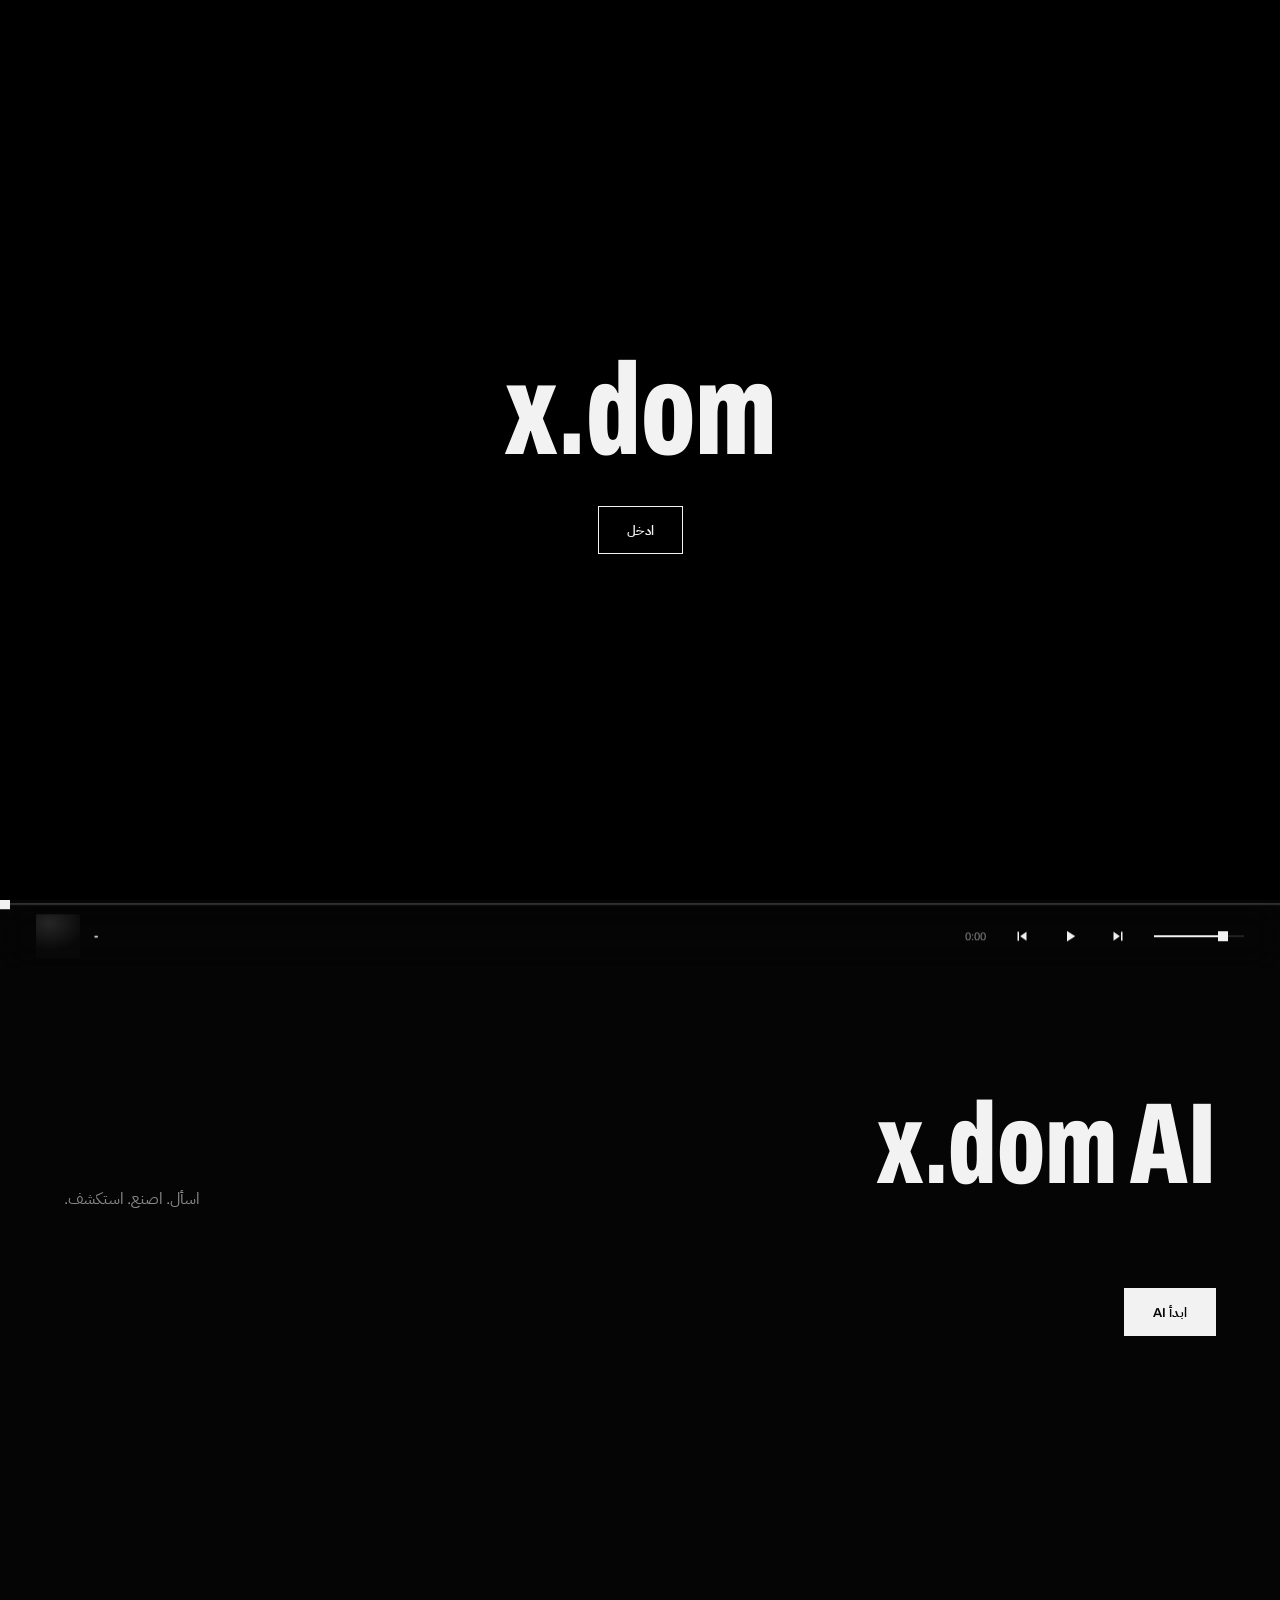
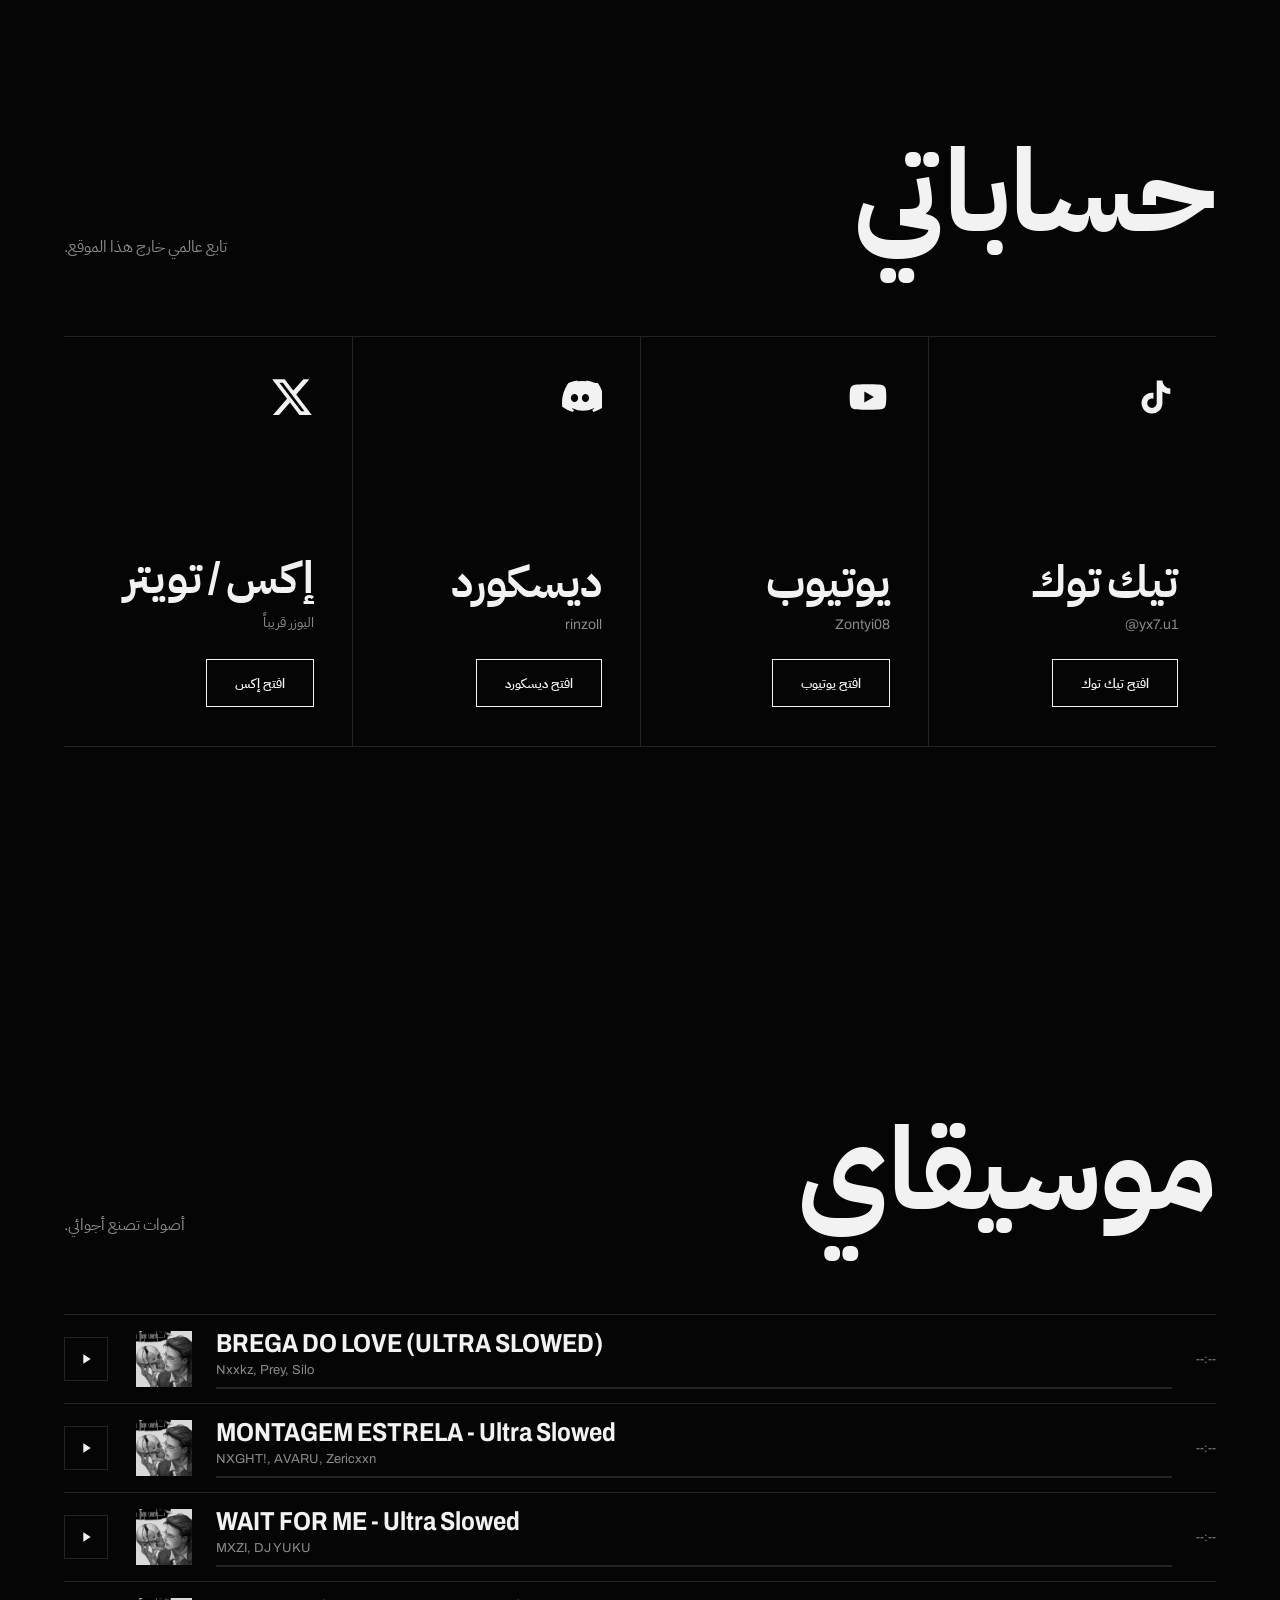
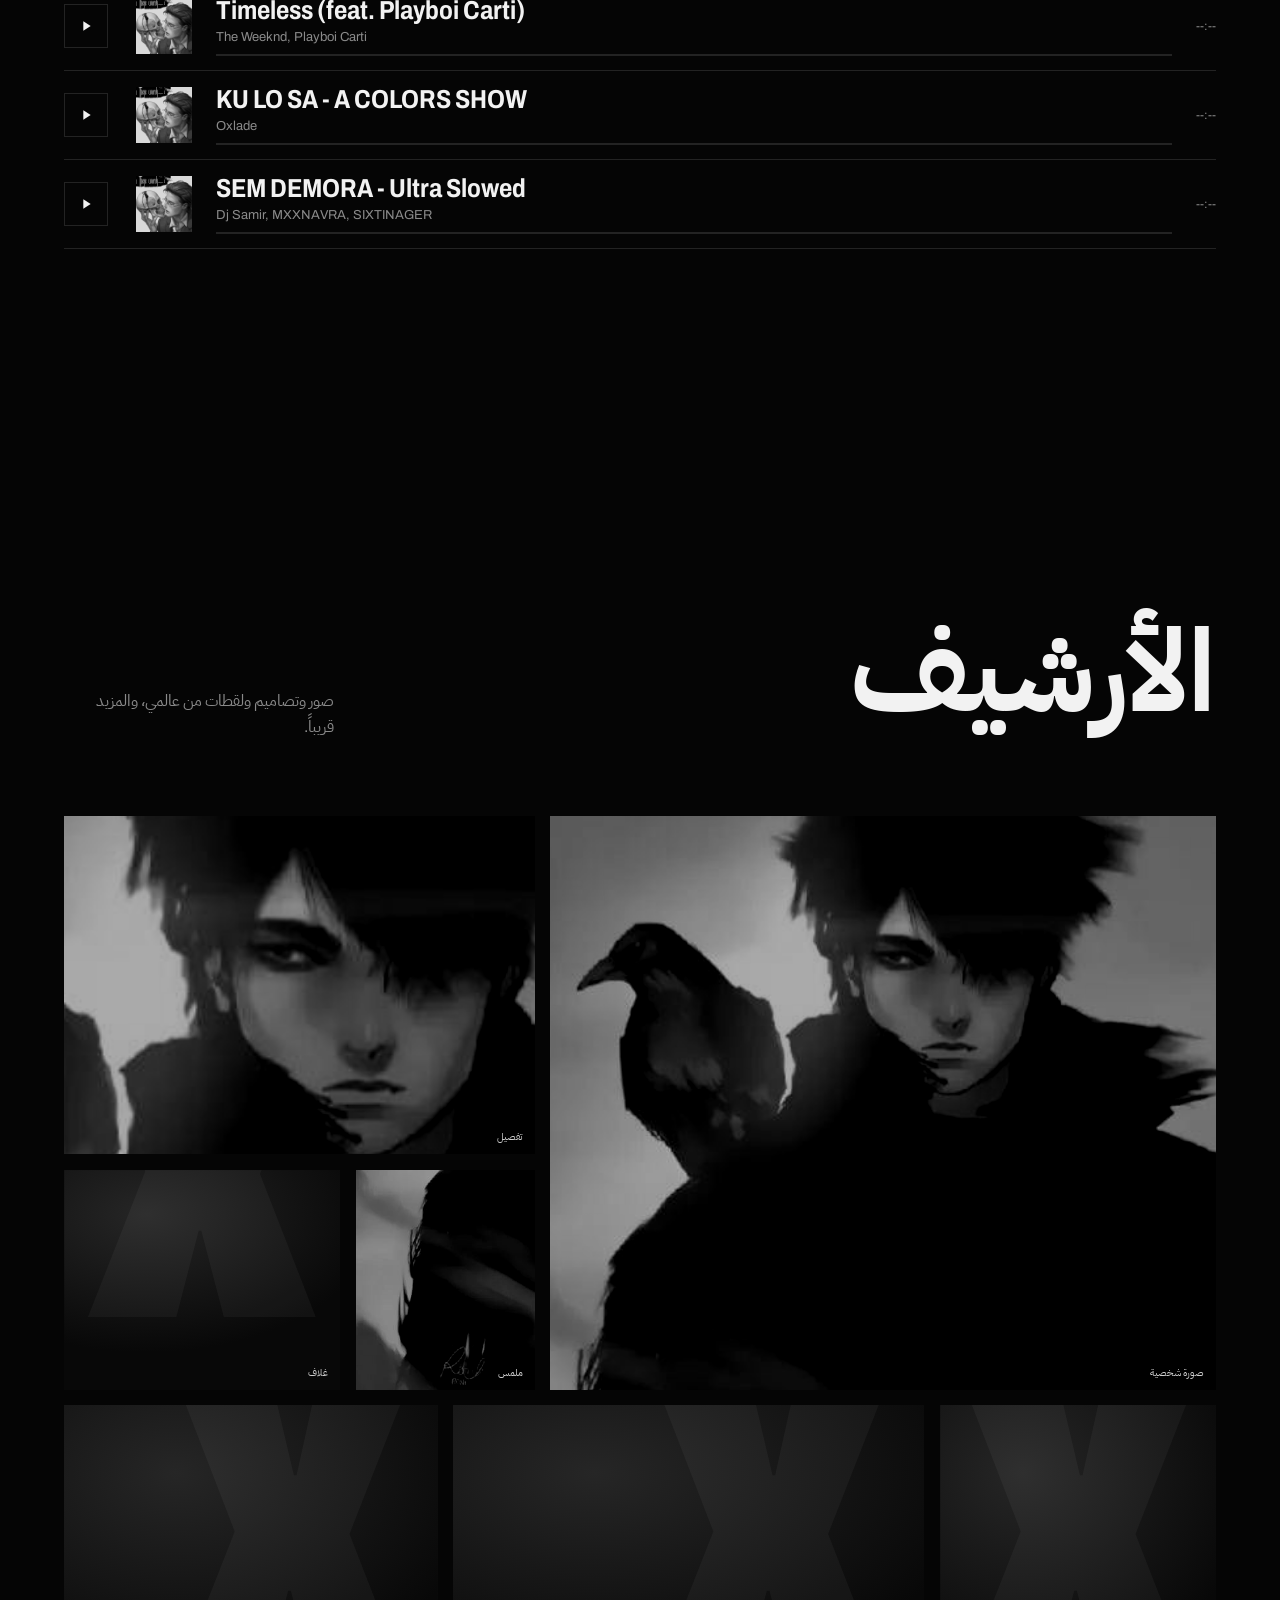
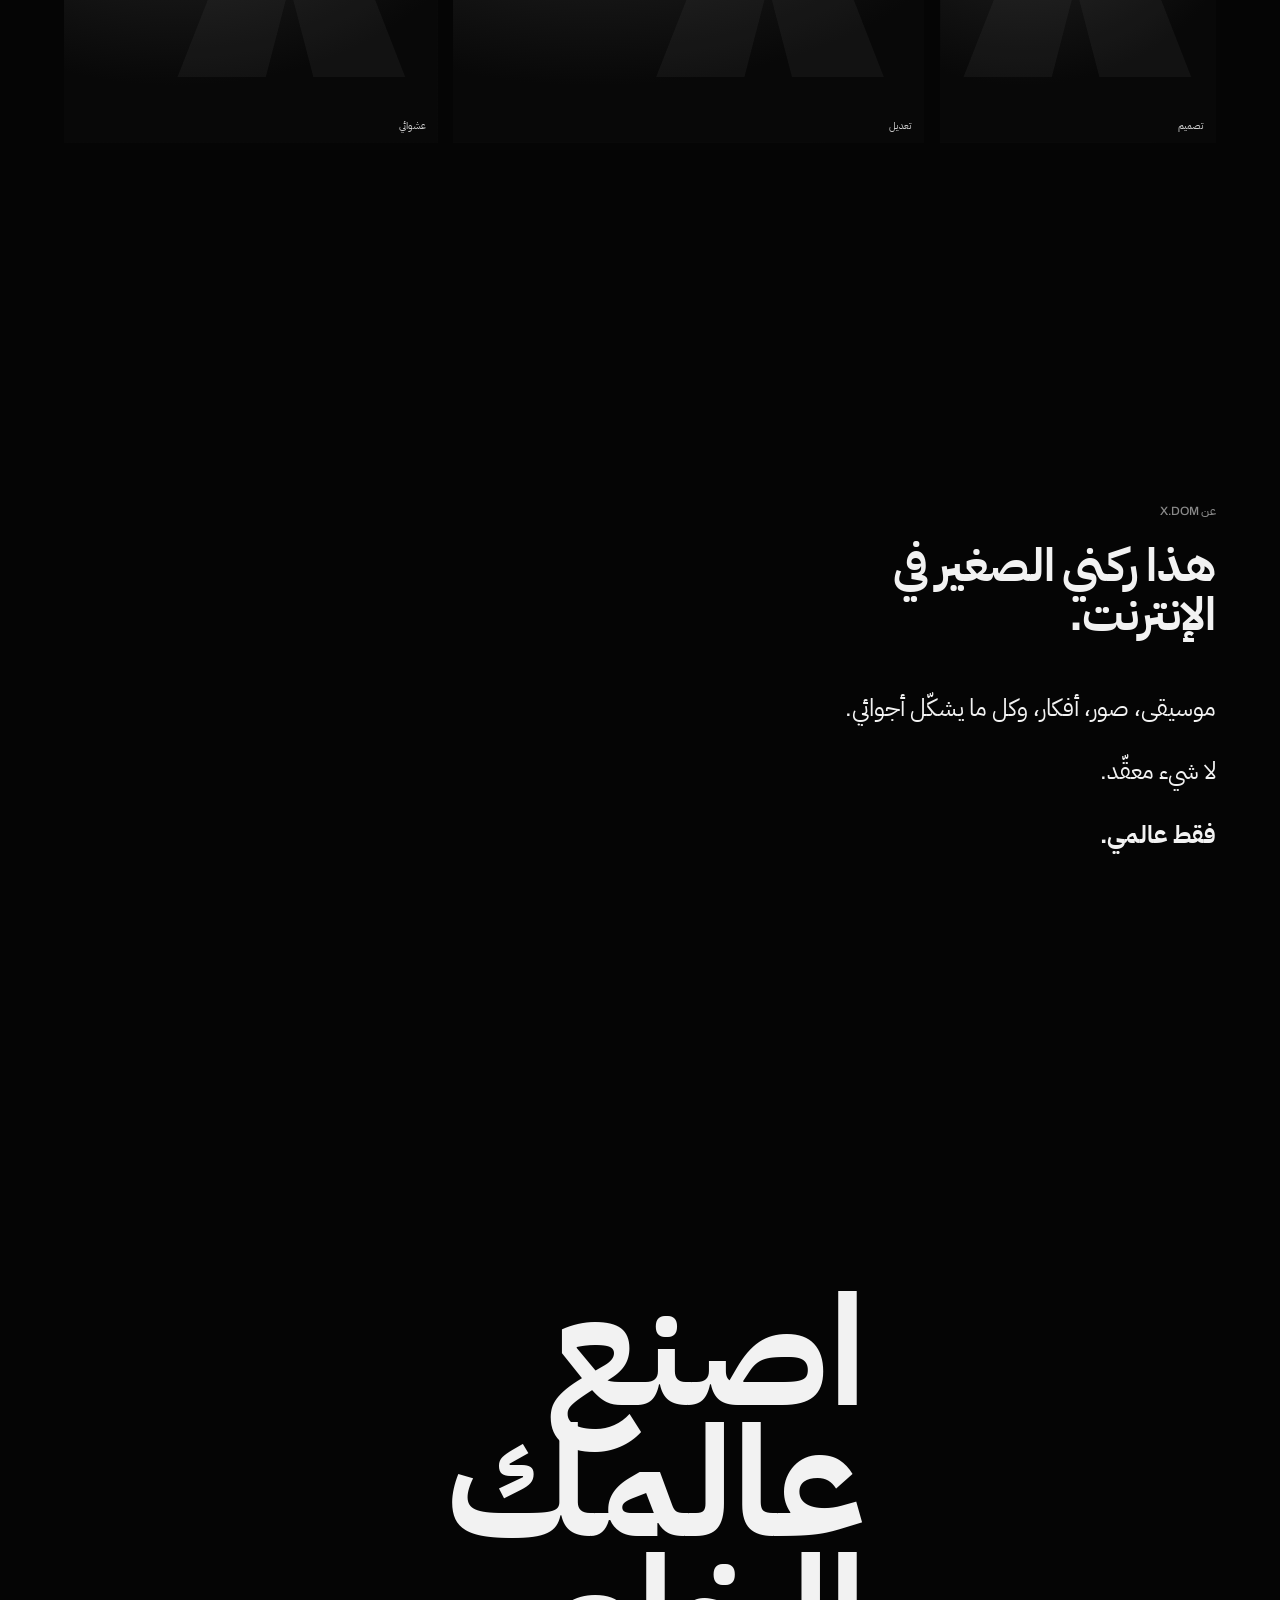
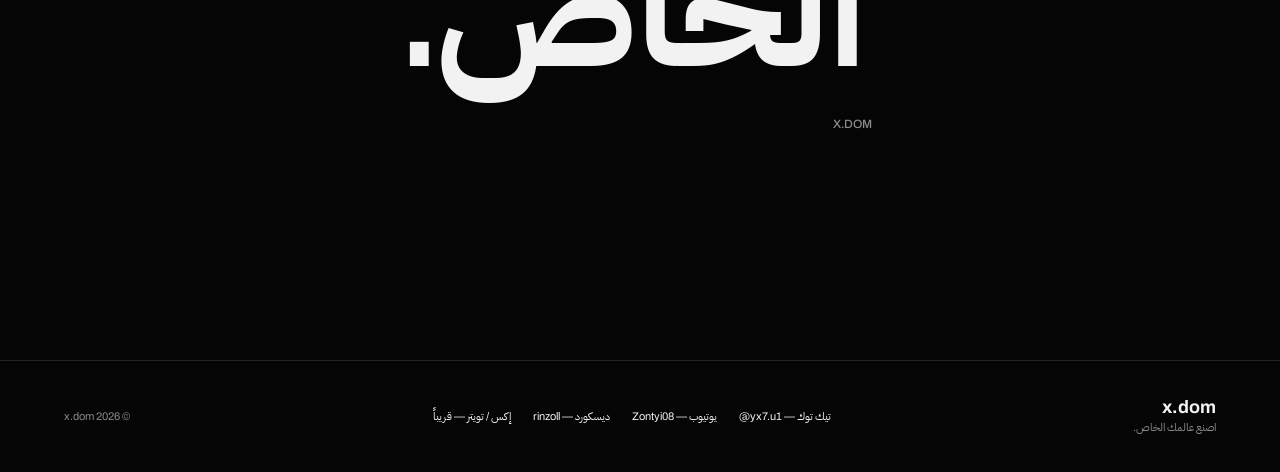
==== public/index.html.html @ f4265e0d "Add files via upload" ====
<!DOCTYPE html>
<html lang="ar" dir="rtl">
<head>
<meta charset="utf-8">
<meta name="viewport" content="width=device-width, initial-scale=1, viewport-fit=cover">
<title>x.dom</title>
<meta name="description" content="x.dom - عالمي الشخصي: موسيقى، صور، وأفكار.">
<meta property="og:title" content="x.dom">
<meta property="og:description" content="Enter my world.">
<meta property="og:type" content="website">
<meta name="theme-color" content="#050505">
<link rel="icon" href="data:image/svg+xml,%3Csvg xmlns='http://www.w3.org/2000/svg' viewBox='0 0 64 64'%3E%3Crect width='64' height='64' fill='%23050505'/%3E%3Cpath d='M16 16l32 32M48 16L16 48' stroke='%23fff' stroke-width='6'/%3E%3C/svg%3E">
<link rel="preconnect" href="https://fonts.googleapis.com">
<link rel="preconnect" href="https://fonts.gstatic.com" crossorigin>
<link href="https://fonts.googleapis.com/css2?family=Archivo:wdth,wght@62..125,200..900&family=IBM+Plex+Sans+Arabic:wght@300;400;500;600;700&display=swap" rel="stylesheet">
<style>
:root{--bg:#050505;--fg:#f2f2f2;--mid:#8a8a8a;--line:rgba(255,255,255,.12);--card:#0d0d0d;--nav:rgba(5,5,5,.6);
box-sizing:border-box;padding-top:env(safe-area-inset-top,0px);padding-bottom:env(safe-area-inset-bottom,0px)}
:root[data-theme="light"]{--bg:#f4f4f4;--fg:#0a0a0a;--mid:#707070;--line:rgba(0,0,0,.14);--card:#e6e6e6;--nav:rgba(244,244,244,.65)}
@media (prefers-color-scheme:dark){:root:not([data-theme="light"]){--bg:#050505}}
*,*::before,*::after{box-sizing:inherit}
html{scroll-behavior:smooth;scroll-padding-top:calc(60px + env(safe-area-inset-top,0px));-webkit-text-size-adjust:100%}
body{margin:0;background:var(--bg);color:var(--fg);font-family:'Archivo','IBM Plex Sans Arabic','Segoe UI',Tahoma,sans-serif;font-stretch:100%;overflow-x:hidden;transition:background .4s,color .4s}
a{color:inherit;text-decoration:none}
img,svg{max-width:100%}
.wrap{max-width:1400px;margin:0 auto;padding:0 clamp(20px,5vw,72px)}
.lbl{font-size:11px;letter-spacing:.28em;text-transform:uppercase;color:var(--mid);font-weight:500}
h1,h2,h3{margin:0;font-weight:800;font-stretch:75%;line-height:.92;letter-spacing:-.02em;text-transform:uppercase}
h2{font-size:clamp(44px,9vw,128px)}
section{position:relative;padding:clamp(80px,14vw,200px) 0}
/* atmosphere */
.grain{position:fixed;inset:0;z-index:90;pointer-events:none;opacity:.07;mix-blend-mode:overlay;background-image:url("data:image/svg+xml,%3Csvg xmlns='http://www.w3.org/2000/svg' width='200' height='200'%3E%3Cfilter id='n'%3E%3CfeTurbulence type='fractalNoise' baseFrequency='.85' numOctaves='2'/%3E%3C/filter%3E%3Crect width='200' height='200' filter='url(%23n)'/%3E%3C/svg%3E")}
#fog{position:fixed;inset:0;z-index:0;pointer-events:none;width:100%;height:100%;opacity:.5}
main,footer{position:relative;z-index:1}
/* image slots: set IMG in script, otherwise a quiet placeholder shows */
.slot{position:absolute;inset:0;background:radial-gradient(120% 90% at 30% 20%,#262626,#080808 70%);background-size:cover;background-position:center;overflow:hidden}
.slot.has{filter:grayscale(1) contrast(1.1) brightness(.85)}
.slot:not(.has)::after{content:"x";position:absolute;right:8%;bottom:-6%;font-size:min(46vw,520px);font-weight:900;font-stretch:62%;line-height:1;color:rgba(255,255,255,.04)}

/* bg + gate + egg */
#bgw{position:fixed;top:-6%;bottom:-6%;left:0;right:0;z-index:0;will-change:transform;pointer-events:none}
#bg{position:absolute;inset:0;background-repeat:no-repeat;background-size:cover;background-position:56% 10%;opacity:0;transform:scale(1.08);transition:opacity 3.4s ease,transform 7s cubic-bezier(.2,.7,.2,1)}
body.entered #bg{opacity:1;transform:none}
@media(min-aspect-ratio:1/1){#bg{background-size:auto 100%;background-position:10% 50%;-webkit-mask-image:linear-gradient(270deg,transparent 14%,#000 56%);mask-image:linear-gradient(270deg,transparent 14%,#000 56%)}}
#veil{position:fixed;inset:0;z-index:0;pointer-events:none;background:linear-gradient(0deg,rgba(5,5,5,.9),transparent 55%),linear-gradient(180deg,rgba(5,5,5,.5),transparent 25%);transition:opacity 1.2s}
#dim{position:fixed;inset:0;z-index:0;pointer-events:none;background:#050505;opacity:.12;transition:opacity 1.2s}
#gate{position:fixed;inset:0;z-index:200;background:#000;display:grid;place-content:center;justify-items:center;gap:30px;transition:opacity 1.1s,visibility 1.1s}
#gate.gone{opacity:0;visibility:hidden;pointer-events:none}
.in #gate{display:none}
#gate b{font-size:clamp(54px,14vw,130px);font-weight:800;font-stretch:62%;letter-spacing:-.03em;line-height:1;color:#f2f2f2;animation:fade 2s .2s both}
#gate .btn{color:#f2f2f2;border-color:#f2f2f2;animation:fade 2s 1.2s both}
#gate .btn:hover{background:#f2f2f2;color:#000}
body:not(.entered){overflow:hidden}
#egg{position:fixed;inset:0;z-index:120;display:grid;place-content:center;text-align:center;gap:14px;opacity:0;pointer-events:none;transition:opacity 1.4s;color:#f2f2f2;text-shadow:0 2px 24px #000}
#egg b{font-size:clamp(30px,7vw,72px);font-stretch:62%;font-weight:800;letter-spacing:-.02em}
#egg span{font-size:11px;letter-spacing:.3em}
main,footer,nav{transition:opacity 1.2s}
body.egg #egg{opacity:1;pointer-events:auto}
body.egg #veil,body.egg #dim{opacity:0!important}
body.egg main,body.egg footer,body.egg nav{opacity:0;pointer-events:none}
/* nav */
nav{position:fixed;top:0;left:0;right:0;z-index:80;padding-top:env(safe-area-inset-top,0px);}
nav::before{content:"";position:absolute;inset:0;z-index:0;background:var(--nav);-webkit-backdrop-filter:blur(14px);backdrop-filter:blur(14px);border-bottom:1px solid var(--line);opacity:0;transition:opacity .3s}
nav.on::before{opacity:1}
nav .wrap{display:flex;align-items:center;height:60px;gap:24px;position:relative;z-index:1}
.logo{font-weight:800;font-size:18px;letter-spacing:-.02em;margin-inline-end:auto}
nav ul{display:flex;gap:30px;list-style:none;margin:0;padding:0}
nav ul a{font-size:11px;letter-spacing:.22em;opacity:.7;transition:opacity .2s}
nav ul a:hover{opacity:1}
.ib{background:none;border:1px solid var(--line);color:var(--fg);width:40px;height:40px;border-radius:50%;display:grid;place-items:center;cursor:pointer;font:inherit}
.burger{display:none}
@media(max-width:820px){.burger{display:grid}
nav ul{position:fixed;inset:0;background:var(--bg);flex-direction:column;justify-content:center;align-items:stretch;padding:calc(90px + env(safe-area-inset-top,0px)) 8vw 40px;gap:0;opacity:0;pointer-events:none;visibility:hidden;transition:opacity .3s,visibility .3s}
nav ul.open{opacity:1;pointer-events:auto;visibility:visible}
nav ul li{border-bottom:1px solid var(--line)}
nav ul a{display:block;padding:22px 0;font-size:clamp(28px,8vw,44px);font-weight:700;opacity:1}
nav .wrap{position:relative;z-index:2}.logo,.ib{position:relative;z-index:3}}
/* hero */
#home{min-height:100svh;display:flex;align-items:flex-end;padding:0;overflow:hidden}
.hero-in{position:relative;z-index:2;padding-top:110px;padding-bottom:clamp(40px,8vh,90px);width:100%}
.hero-in h1{font-size:clamp(88px,21vw,300px);margin:0 0 20px;text-transform:none;font-stretch:70%}
.hero-in h1 span{display:block;overflow:hidden}
.hero-in h1 span i{display:block;font-style:normal;transform:translateY(105%)}body.entered .hero-in h1 span i{animation:up 1.5s .9s cubic-bezier(.2,.8,.2,1) forwards}
.hero-in p{max-width:34ch;color:var(--mid);margin:0 0 34px;font-size:15px;line-height:1.6}
.hero-in .lbl,.hero-in p,.btns{opacity:0}body.entered .hero-in .lbl,body.entered .hero-in p,body.entered .btns{animation:fade 1.4s 1.9s forwards}
.btns{display:flex;gap:12px;flex-wrap:wrap}
.btn{display:inline-flex;align-items:center;gap:10px;min-height:48px;padding:0 28px;font-size:11px;letter-spacing:.24em;font-weight:600;border:1px solid var(--fg);transition:background .25s,color .25s,transform .25s;cursor:pointer;background:none;color:var(--fg);font-family:inherit}
.btn.solid{background:var(--fg);color:var(--bg)}
.btn:hover{background:var(--fg);color:var(--bg)}
.btn.solid:hover{background:transparent;color:var(--fg)}
@keyframes up{to{transform:none}}@keyframes fade{to{opacity:1}}
@keyframes rise{from{opacity:0;transform:scale(1.08)}to{opacity:1;transform:none}}
/* reveal */
.rv{opacity:0;transform:translateY(28px);transition:opacity 1s,transform 1s cubic-bezier(.2,.8,.2,1)}
.rv.in{opacity:1;transform:none}
.head{display:flex;justify-content:space-between;align-items:flex-end;gap:24px;flex-wrap:wrap;margin-bottom:clamp(36px,6vw,80px)}
.head p{max-width:30ch;color:var(--mid);margin:0;line-height:1.6}
/* music */
.list{border-top:1px solid var(--line)}
.tr{display:grid;grid-template-columns:48px 56px 1fr auto;gap:clamp(12px,2vw,24px);align-items:center;padding:14px 0;border-bottom:1px solid var(--line);cursor:pointer;transition:background .3s,padding .3s}
.tr:hover{background:rgba(127,127,127,.07);padding-left:10px;padding-right:10px}
.pbtn{width:44px;height:44px;border:1px solid var(--line);background:none;color:var(--fg);display:grid;place-items:center;cursor:pointer;transition:background .25s,color .25s}
.pbtn svg{width:16px;height:16px;fill:currentColor}
.tr:hover .pbtn,.tr.on .pbtn{background:var(--fg);color:var(--bg)}
.cv{position:relative;width:56px;height:56px;overflow:hidden;background:var(--card)}
.tr h3{font-size:clamp(15px,2.2vw,26px);font-stretch:85%;line-height:1.1;letter-spacing:0;text-transform:none;font-weight:700;margin:0 0 4px}
.tr .ar2{font-size:13px;color:var(--mid)}
.tr.on h3{color:var(--fg)}
.pg{height:2px;background:var(--line);margin-top:10px;cursor:pointer;position:relative}
.pg i{position:absolute;left:0;top:0;bottom:0;width:0;background:var(--fg)}
.tr .d{font-size:12px;color:var(--mid);letter-spacing:.1em;font-variant-numeric:tabular-nums}
@media(max-width:560px){.tr{grid-template-columns:44px 48px 1fr}.tr .d{display:none}.cv{width:48px;height:48px}}
#pl{position:fixed;left:0;right:0;bottom:0;z-index:85;background:var(--nav);-webkit-backdrop-filter:blur(16px);backdrop-filter:blur(16px);border-top:1px solid var(--line);padding-bottom:env(safe-area-inset-bottom,0px);transform:translateY(105%);transition:transform .6s cubic-bezier(.2,.8,.2,1)}
#pl.show{transform:none}
#pl .pc{display:flex;align-items:center;gap:14px;padding:10px clamp(14px,3vw,36px)}
#pl .cv{width:44px;height:44px;flex:none}
#pl .pi{min-width:0;flex:1}
#pl .pi b{display:block;font-size:13px;white-space:nowrap;overflow:hidden;text-overflow:ellipsis}
#pl .pi span{font-size:11px;color:var(--mid);white-space:nowrap;overflow:hidden;text-overflow:ellipsis;display:block}
#pl .ctl{display:flex;gap:4px}
#pl .ctl button{width:44px;height:44px;background:none;border:0;color:var(--fg);cursor:pointer;display:grid;place-items:center}
#pl .ctl svg{width:18px;height:18px;fill:currentColor}
#tm{font-size:11px;color:var(--mid);font-variant-numeric:tabular-nums;letter-spacing:.08em}
input[type=range]{-webkit-appearance:none;appearance:none;background:transparent;margin:0;cursor:pointer}
input[type=range]::-webkit-slider-runnable-track{height:2px;background:linear-gradient(90deg,var(--fg) var(--v,0%),var(--line) var(--v,0%))}
input[type=range]::-webkit-slider-thumb{-webkit-appearance:none;width:10px;height:10px;background:var(--fg);margin-top:-4px;border:0}
input[type=range]::-moz-range-track{height:2px;background:var(--line)}
input[type=range]::-moz-range-progress{height:2px;background:var(--fg)}
input[type=range]::-moz-range-thumb{width:10px;height:10px;background:var(--fg);border:0;border-radius:0}
#seek{position:absolute;top:-6px;left:0;width:100%;height:12px}
#vol{width:90px}
@media(max-width:820px){#vol,#tm{display:none}}
body.pad footer{padding-bottom:calc(100px + env(safe-area-inset-bottom,0px))}
/* archive */
.arch{display:grid;grid-template-columns:repeat(12,1fr);grid-auto-rows:clamp(60px,8vw,120px);gap:clamp(8px,1.2vw,16px)}
.ar{position:relative;overflow:hidden;background:var(--card)}
.ar:nth-child(1){grid-column:1/span 7;grid-row:span 5}
.ar:nth-child(2){grid-column:8/span 5;grid-row:span 3}
.ar:nth-child(3){grid-column:8/span 2;grid-row:span 2}
.ar:nth-child(4){grid-column:10/span 3;grid-row:span 2}
.ar:nth-child(5){grid-column:1/span 3;grid-row:span 3}
.ar:nth-child(6){grid-column:4/span 5;grid-row:span 3}
.ar:nth-child(7){grid-column:9/span 4;grid-row:span 3}
.ar .slot{transition:transform 1.2s cubic-bezier(.2,.8,.2,1)}
.ar:hover .slot{transform:scale(1.06)}
.ar span{position:absolute;inset-inline-start:12px;bottom:10px;z-index:2;font-size:10px;letter-spacing:.24em;color:#cfcfcf}
@media(max-width:820px){.arch{grid-template-columns:repeat(6,1fr);grid-auto-rows:70px}
.ar:nth-child(1){grid-column:1/span 6;grid-row:span 4}.ar:nth-child(2){grid-column:1/span 3;grid-row:span 3}
.ar:nth-child(3){grid-column:4/span 3;grid-row:span 3}.ar:nth-child(4){grid-column:1/span 6;grid-row:span 2}
.ar:nth-child(5){grid-column:1/span 2;grid-row:span 3}.ar:nth-child(6){grid-column:3/span 4;grid-row:span 3}.ar:nth-child(7){grid-column:1/span 6;grid-row:span 3}}
/* about */
.about{display:block}
.about .pic{position:relative;aspect-ratio:3/4;overflow:hidden;-webkit-mask-image:linear-gradient(0deg,transparent,#000 22%);mask-image:linear-gradient(0deg,transparent,#000 22%)}
.about p{font-size:clamp(17px,1.9vw,24px);line-height:1.55;margin:0 0 1.1em;max-width:30ch}
.about p.big{font-size:clamp(26px,3.6vw,52px);font-weight:800;font-stretch:80%;line-height:1.05;text-transform:uppercase;letter-spacing:-.01em}
@media(max-width:820px){.about{grid-template-columns:1fr}.about .pic{aspect-ratio:4/5}}
/* find */
.finds{display:grid;grid-template-columns:repeat(4,1fr);border-top:1px solid var(--line)}
.fd{position:relative;padding:clamp(24px,3vw,44px);min-height:clamp(280px,32vw,420px);display:flex;flex-direction:column;justify-content:space-between;border-right:1px solid var(--line);border-bottom:1px solid var(--line);overflow:hidden;transition:background .4s,color .4s}
.fd:last-child{border-right:0}.fd .u{overflow-wrap:anywhere}
.fd svg{width:44px;height:44px;fill:currentColor;transition:transform .5s cubic-bezier(.2,.8,.2,1)}
.fd h3{font-size:clamp(30px,3.4vw,52px);margin:30px 0 8px}
.fd .u{color:var(--mid);font-size:14px;margin-bottom:26px;transition:color .4s;min-height:1.2em}
.fd:hover{background:var(--fg);color:var(--bg)}
.fd:hover .u{color:var(--bg);opacity:.6}
.fd:hover svg{transform:translateY(-6px) rotate(-6deg)}
.fd .btn{align-self:flex-start;color:inherit;border-color:currentColor}
.fd:hover .btn{background:var(--bg);color:var(--fg);border-color:var(--bg)}
@media(max-width:1000px){.finds{grid-template-columns:1fr 1fr}.fd:nth-child(2n){border-right:0}}
@media(max-width:560px){.finds{grid-template-columns:1fr}.fd{border-right:0;min-height:210px}}
/* quote */
#quote{min-height:100svh;display:flex;align-items:center;overflow:hidden}
:root[data-theme="light"] #quote{background:var(--bg)}
#quote h2{font-size:clamp(54px,15vw,250px);font-stretch:62%;line-height:.85;will-change:transform}
#quote .lbl{margin-top:36px;display:block}
/* footer */
footer{border-top:1px solid var(--line);padding:36px 0 calc(36px + env(safe-area-inset-bottom,0px))}
footer .wrap{display:flex;justify-content:space-between;gap:24px;flex-wrap:wrap;align-items:center}
footer .f1 b{font-size:18px;display:block}
footer .f1 span,footer .f3{font-size:11px;letter-spacing:.22em;color:var(--mid)}
footer .f2{display:flex;flex-wrap:wrap;gap:12px 22px;font-size:11px;letter-spacing:.22em}
footer .f2 a:hover{opacity:.6}
#toast{position:fixed;left:50%;bottom:calc(28px + env(safe-area-inset-bottom,0px));transform:translate(-50%,20px);background:var(--fg);color:var(--bg);padding:12px 22px;font-size:12px;letter-spacing:.14em;opacity:0;pointer-events:none;transition:.35s;z-index:99}
#toast.on{opacity:1;transform:translate(-50%,0)}
/* cursor */
#cur{position:fixed;top:0;left:0;width:10px;height:10px;border:1px solid var(--fg);border-radius:50%;z-index:95;pointer-events:none;mix-blend-mode:difference;transition:width .25s,height .25s,margin .25s,background .25s;display:none}
#cur.big{width:46px;height:46px;margin:-18px 0 0 -18px;background:rgba(255,255,255,.2)}
@media(hover:hover) and (pointer:fine){#cur{display:block}}
:focus-visible{outline:2px solid var(--fg);outline-offset:3px}
@media(prefers-reduced-motion:reduce){*{animation-duration:.01s!important;animation-delay:0s!important;transition-duration:.01s!important}html{scroll-behavior:auto}.rv{opacity:1;transform:none}.hero-in .lbl,.hero-in p,.btns{opacity:1}.hero-in h1 span i{transform:none}}
html[lang=ar] *{letter-spacing:0!important}
html[lang=ar] h2,html[lang=ar] h3{line-height:1.15}
html[lang=ar] h1{line-height:.95}
.list,#pl,input[type=range]{direction:ltr}
.fd .u{direction:ltr;text-align:right}
.fd{border-right:0;border-left:1px solid var(--line)}.fd:last-child{border-left:0}
@media(max-width:1000px){.fd:nth-child(2n){border-left:0}}
@media(max-width:560px){.fd{border-left:0}}
#quote h2{font-size:clamp(46px,12vw,190px)}
.btn{font-size:13px}.lbl{font-size:12px}
body.menu #pl{opacity:0;pointer-events:none}
</style>
<link rel="stylesheet" href="/ai.css">
</head>
<body>
<script>try{if(sessionStorage.getItem('xin'))document.documentElement.className='in'}catch(e){}</script>
<div id="gate"><b>x.dom</b><button class="btn" id="enter">ادخل</button></div>
<div id="bgw"><div id="bg"></div></div><div id="veil"></div><div id="dim"></div>
<div id="egg"><b>لقد وجدتها.</b><span>ليس الجميع ينظر عن قرب.</span></div>
<div class="grain" aria-hidden="true"></div>
<canvas id="fog" aria-hidden="true"></canvas>
<div id="cur" aria-hidden="true"></div>

<nav id="nav">
<div class="wrap">
<a class="logo" href="#home" aria-label="x.dom home">x.dom</a>
<ul id="menu">
<li><a href="#home">الرئيسية</a></li><li><a href="#ai">AI</a></li><li><a href="#find">حساباتي</a></li><li><a href="#music">موسيقاي</a></li><li><a href="#archive">الأرشيف</a></li><li><a href="#about">عني</a></li>
</ul>
<button class="ib burger" id="burger" aria-label="Open menu" aria-expanded="false"><svg width="16" height="16" viewBox="0 0 24 24" stroke="currentColor" stroke-width="2"><path d="M3 8h18M3 16h18"/></svg></button>
</div>
</nav>

<main>
<section id="home"><div class="wrap hero-in">
<h1 aria-label="x.dom"><span><i>x.dom</i></span></h1>
<span class="lbl" style="font-size:clamp(20px,3.8vw,32px);color:var(--fg);font-weight:600">نورت حسابي المتواضع 🖤☑️</span>
<p>موسيقى، صور، وكل ما يصنع أجوائي.</p>
<div class="btns"><a class="btn solid" href="#find">دخول</a><a class="btn" href="#find">حساباتي</a></div>
</div></section>

<section id="ai"><div class="wrap">
<div class="head rv"><h2>x.dom AI</h2><p>اسأل. اصنع. استكشف.</p></div>
<div class="btns rv" id="aistart" style="opacity:1"><button class="btn solid" id="aibtn">ابدأ AI</button></div>
<div id="aiapp" style="margin-top:32px"></div>
</div></section>

<section id="find"><div class="wrap">
<div class="head rv"><h2>حساباتي</h2><p>تابع عالمي خارج هذا الموقع.</p></div>
<div class="finds rv">
<a class="fd" data-link="tiktok" href="#"><svg viewBox="0 0 24 24" aria-hidden="true"><path d="M16.6 5.8A4.3 4.3 0 0 1 15.5 3h-3.1v12.4a2.6 2.6 0 1 1-2.6-2.6c.3 0 .5 0 .8.1V9.7a5.7 5.7 0 1 0 4.9 5.7V9a7.3 7.3 0 0 0 4.3 1.4V7.3a4.3 4.3 0 0 1-3.2-1.5z"/></svg><div><h3>تيك توك</h3><div class="u">@yx7.u1</div><span class="btn">افتح تيك توك</span></div></a>
<a class="fd" data-link="youtube" href="#"><svg viewBox="0 0 24 24" aria-hidden="true"><path d="M21.600 7.200a2.500 2.500 0 0 0-1.800-1.800C18.200 5 12 5 12 5s-6.200 0-7.800.4A2.500 2.500 0 0 0 2.400 7.200C2 8.800 2 12 2 12s0 3.200.4 4.800a2.500 2.500 0 0 0 1.800 1.800C5.800 19 12 19 12 19s6.200 0 7.800-.4a2.500 2.500 0 0 0 1.800-1.800c.4-1.600.4-4.800.4-4.800s0-3.200-.4-4.800zM10 15V9l5.200 3z"/></svg><div><h3>يوتيوب</h3><div class="u">Zontyi08</div><span class="btn">افتح يوتيوب</span></div></a>
<a class="fd" data-link="discord" href="#"><svg viewBox="0 0 24 24" aria-hidden="true"><path d="M20.3 4.4A19 19 0 0 0 15.6 3l-.2.4a17 17 0 0 0-4.8 0L10.4 3a19 19 0 0 0-4.7 1.4C2.7 8.8 1.9 13.1 2.3 17.3a19 19 0 0 0 5.8 2.9l.7-1.2c-.4-.1-.8-.3-1.2-.6l.3-.2a13.600 13.600 0 0 0 11.600 0l.3.2c-.4.3-.8.5-1.200.6l.7 1.200a19 19 0 0 0 5.800-2.900c.5-4.900-.8-9.200-3.400-12.900zM9 14.700c-1.100 0-2-1-2-2.200s.9-2.200 2-2.200 2 1 2 2.200-.9 2.200-2 2.200zm6 0c-1.100 0-2-1-2-2.200s.9-2.200 2-2.200 2 1 2 2.200-.9 2.200-2 2.200z"/></svg><div><h3>ديسكورد</h3><div class="u">rinzoll</div><span class="btn">افتح ديسكورد</span></div></a>
<a class="fd" data-link="x" href="#"><svg viewBox="0 0 24 24" aria-hidden="true"><path d="M18.2 2.3h3.3l-7.2 8.3 8.5 11.2h-6.7l-5.2-6.8-6 6.8H1.6l7.7-8.9L1.2 2.3H8l4.7 6.2 5.5-6.2zm-1.2 17.5h1.8L7 4.2H5.1L17 19.8z"/></svg><div><h3>إكس / تويتر</h3><div class="u">اليوزر قريباً</div><span class="btn">افتح إكس</span></div></a>
</div>
</div></section>

<section id="music"><div class="wrap">
<div class="head rv"><h2>موسيقاي</h2><p>أصوات تصنع أجوائي.</p></div>
<div class="list rv" id="list"></div>
</div></section>

<section id="archive"><div class="wrap">
<div class="head rv"><h2>الأرشيف</h2><p>صور وتصاميم ولقطات من عالمي، والمزيد قريباً.</p></div>
<div class="arch" id="arch"></div>
</div></section>

<section id="about"><div class="wrap about">
<div class="rv">
<span class="lbl">عن x.dom</span>
<p class="big" style="margin-top:22px;max-width:16ch">هذا ركني الصغير في الإنترنت.</p>
<p>موسيقى، صور، أفكار، وكل ما يشكّل أجوائي.</p>
<p>لا شيء معقّد.</p>
<p><b>فقط عالمي.</b></p>
</div>
</div></section>

<section id="quote"><div class="wrap">
<h2 id="qt">اصنع<br>عالمك<br>الخاص.</h2>
<span class="lbl">x.dom</span>
</div></section>
</main>

<footer><div class="wrap">
<div class="f1"><b>x.dom</b><span>اصنع عالمك الخاص.</span></div>
<div class="f2"><a data-link="tiktok" href="#">تيك توك — <bdi>@yx7.u1</bdi></a><a data-link="youtube" href="#">يوتيوب — <bdi>Zontyi08</bdi></a><a data-link="discord" href="#">ديسكورد — <bdi>rinzoll</bdi></a><a data-link="x" href="#">إكس / تويتر — قريباً</a></div>
<div class="f3">© 2026 x.dom</div>
</div></footer>
<div id="pl" aria-label="Music player"><input type="range" id="seek" min="0" max="1000" value="0" aria-label="Seek"><div class="pc">
<div class="cv"><div class="slot" id="pcv"></div></div>
<div class="pi"><b id="pt">-</b><span id="pa"></span></div>
<span id="tm">0:00</span>
<div class="ctl"><button id="pv" aria-label="Previous"></button><button id="pp" aria-label="Play or pause"></button><button id="nx" aria-label="Next"></button></div>
<input type="range" id="vol" min="0" max="100" value="80" aria-label="Volume">
</div></div>
<div id="toast" role="status"></div>

<script>
/* ===== EDIT HERE =====
   LINKS: add Discord / X URLs when ready.
   IMG: paste image data (data:image/jpeg;base64,...) or leave "" for the placeholder.
   ARCHIVE: add more entries; each is a label + image. */
var LINKS={tiktok:"https://www.tiktok.com/@yx7.u1",youtube:"",discord:"",x:""};
var IMG={hero:"[data-uri]"};
var COVER="[data-uri]";
var TRACKS=[
{t:"BREGA DO LOVE (ULTRA SLOWED)",a:"Nxxkz, Prey, Silo",src:"[data-uri]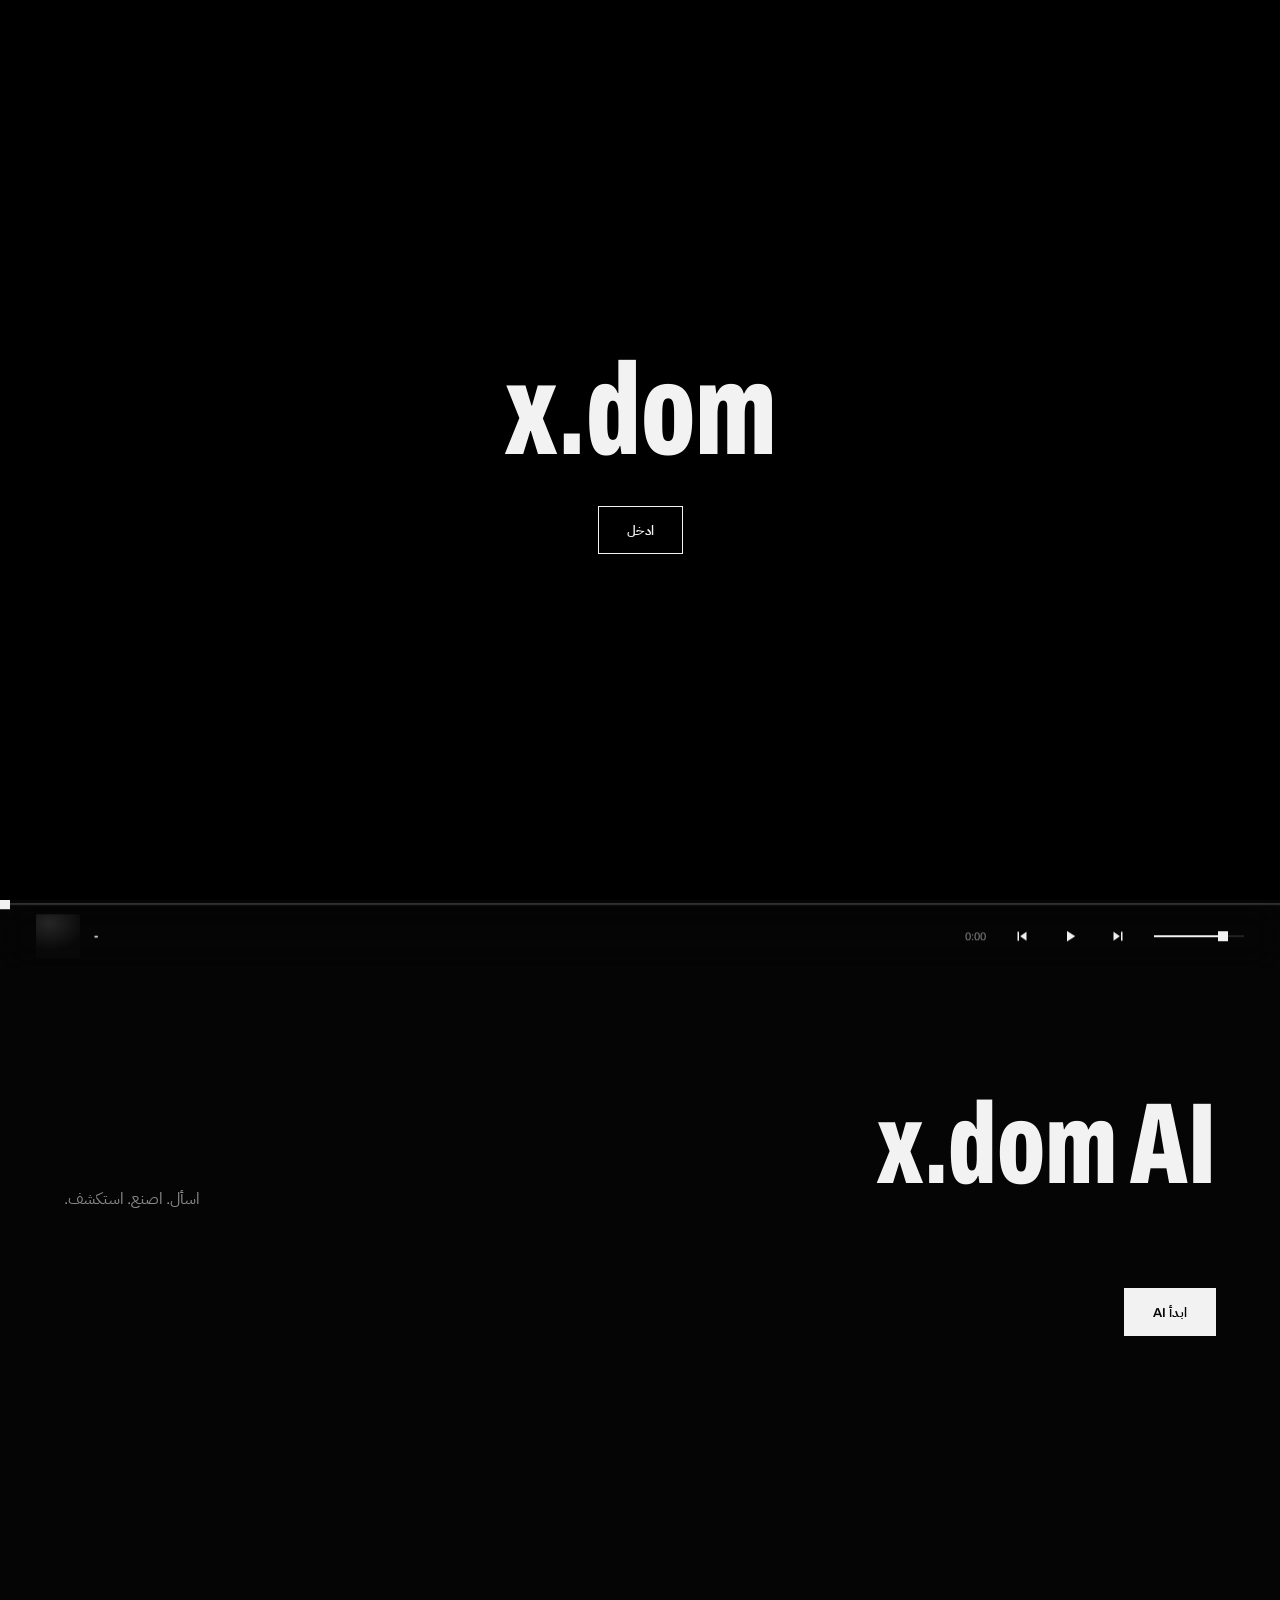
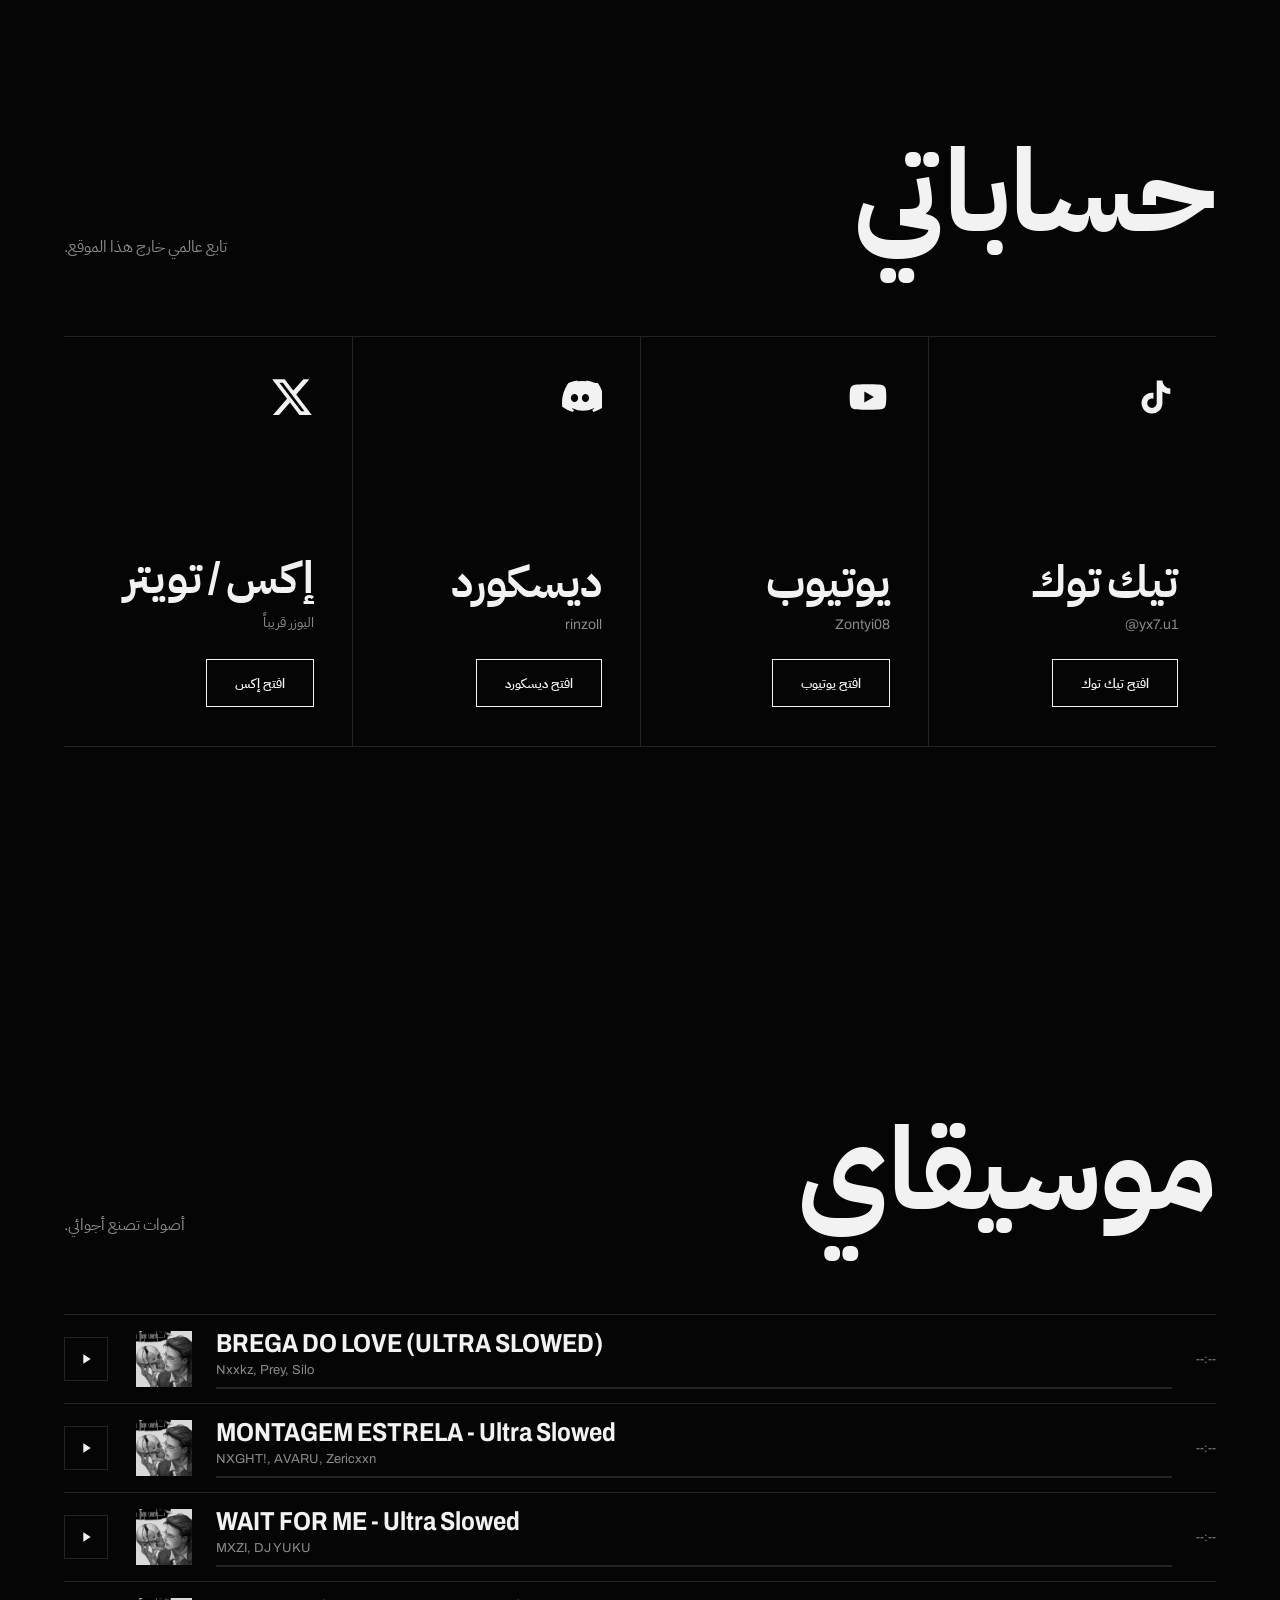
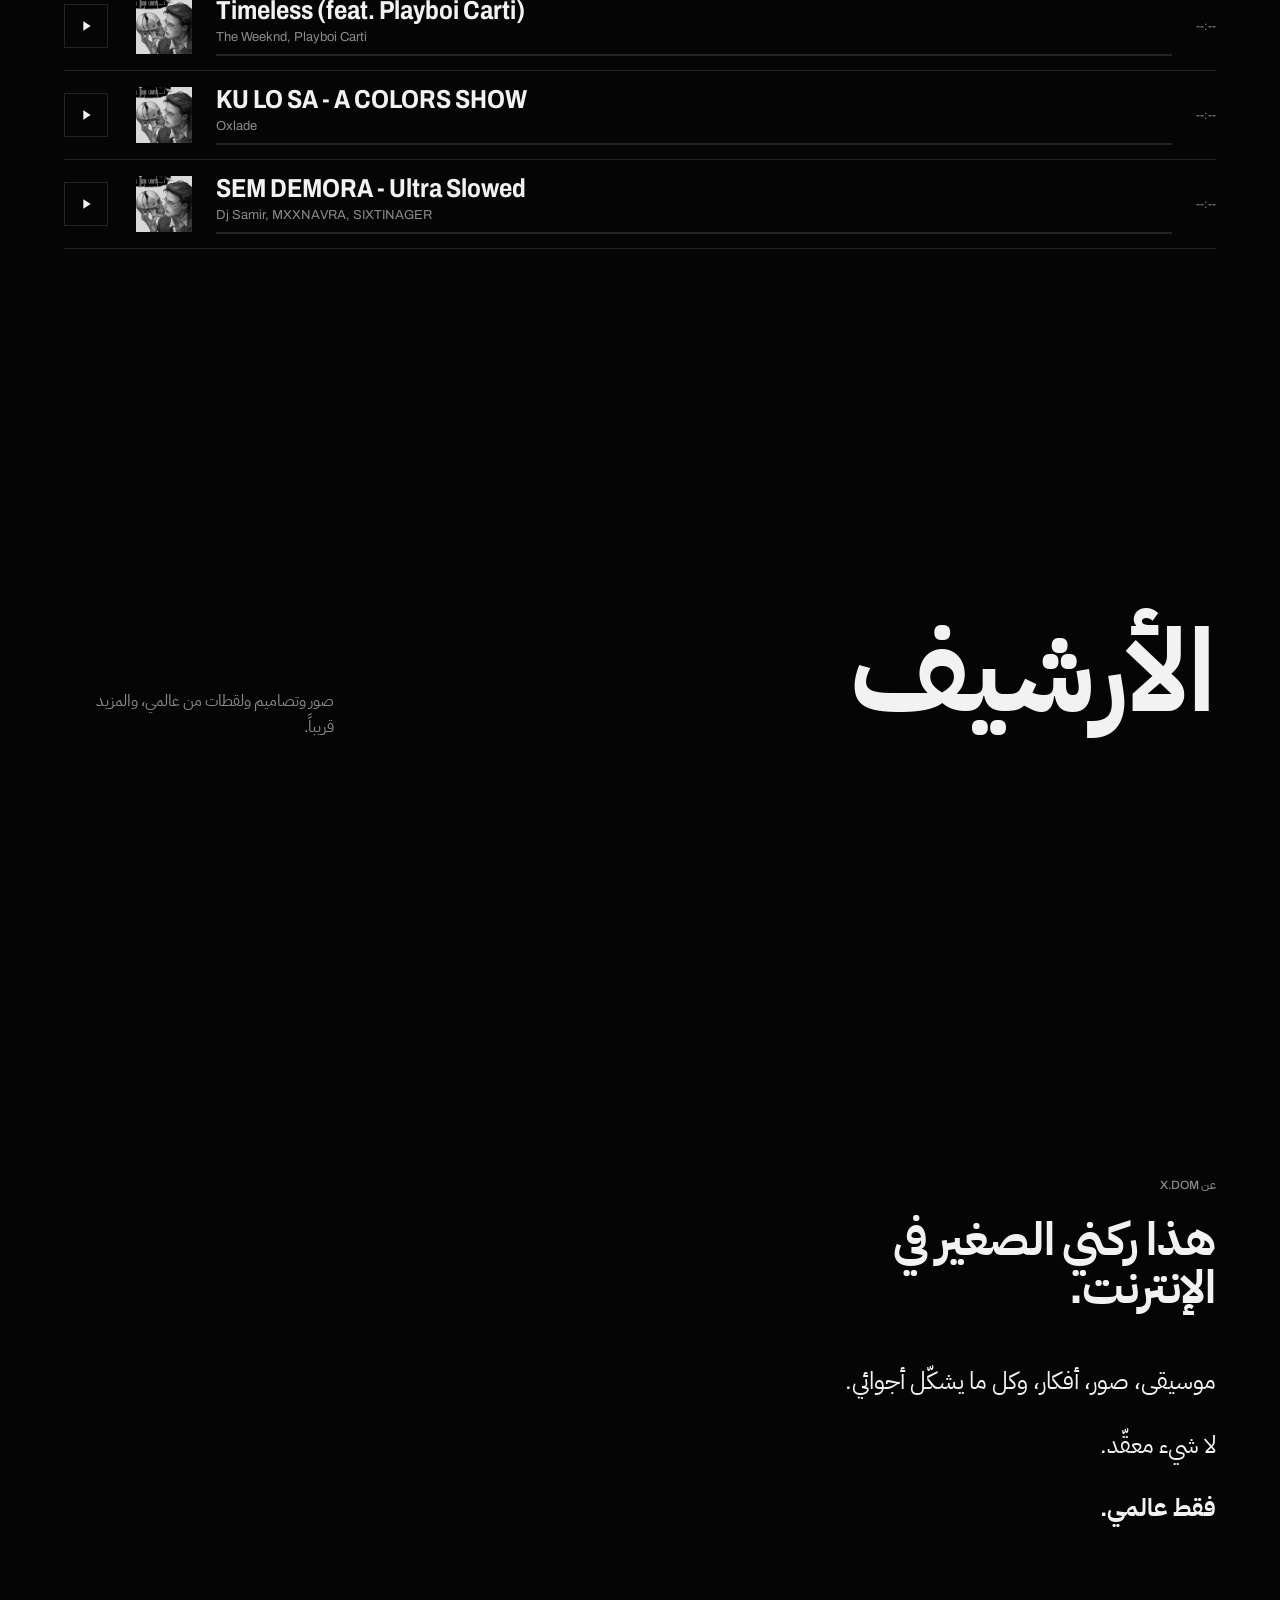
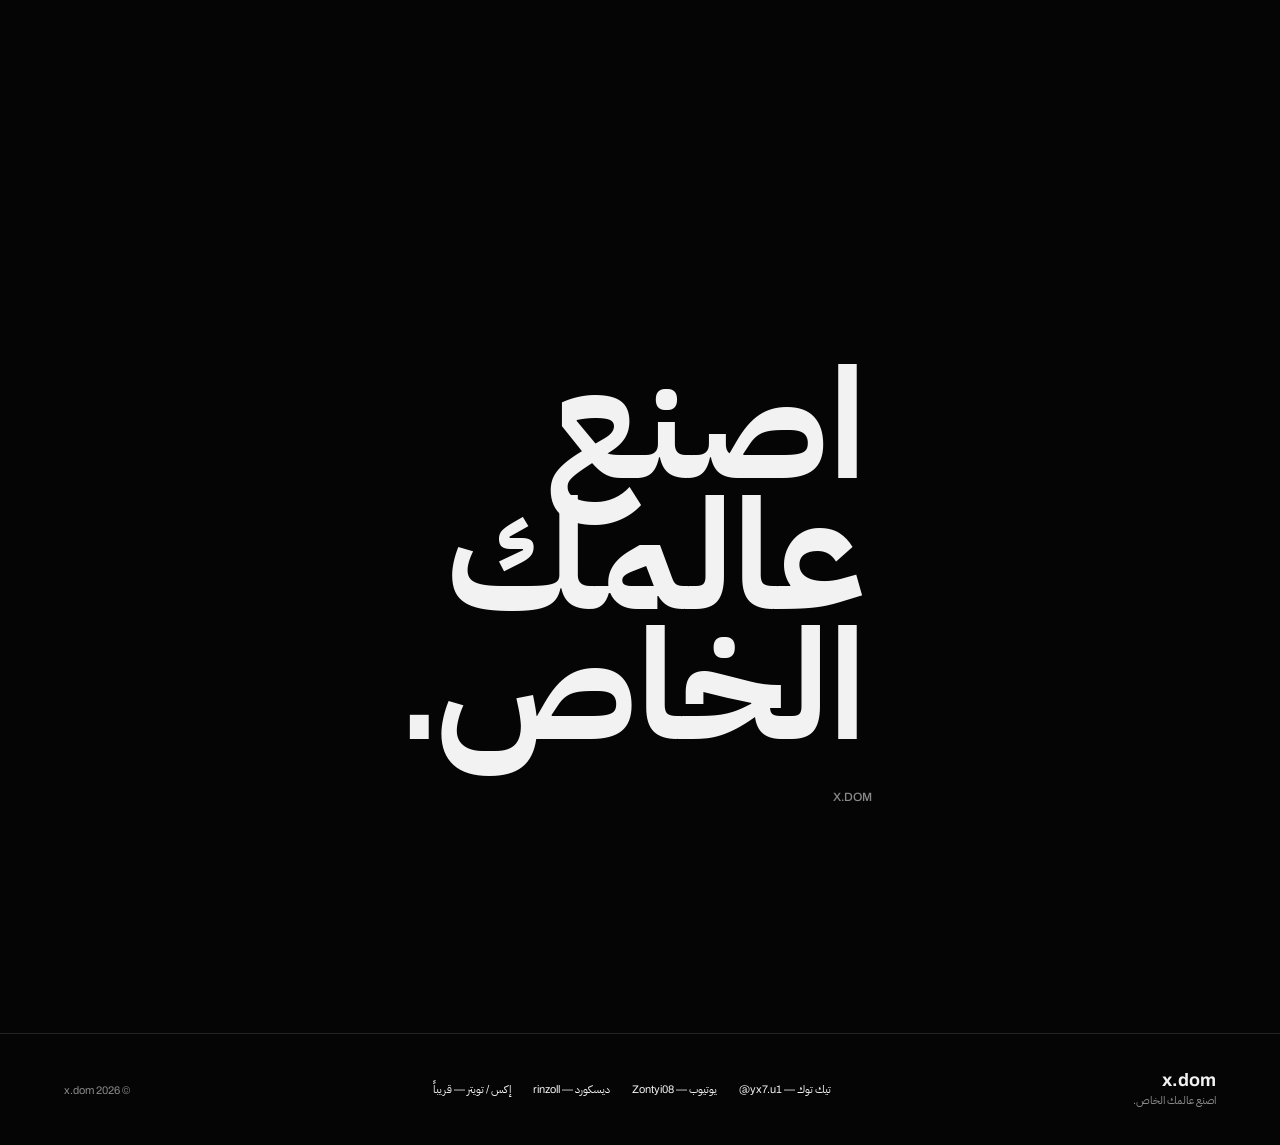
